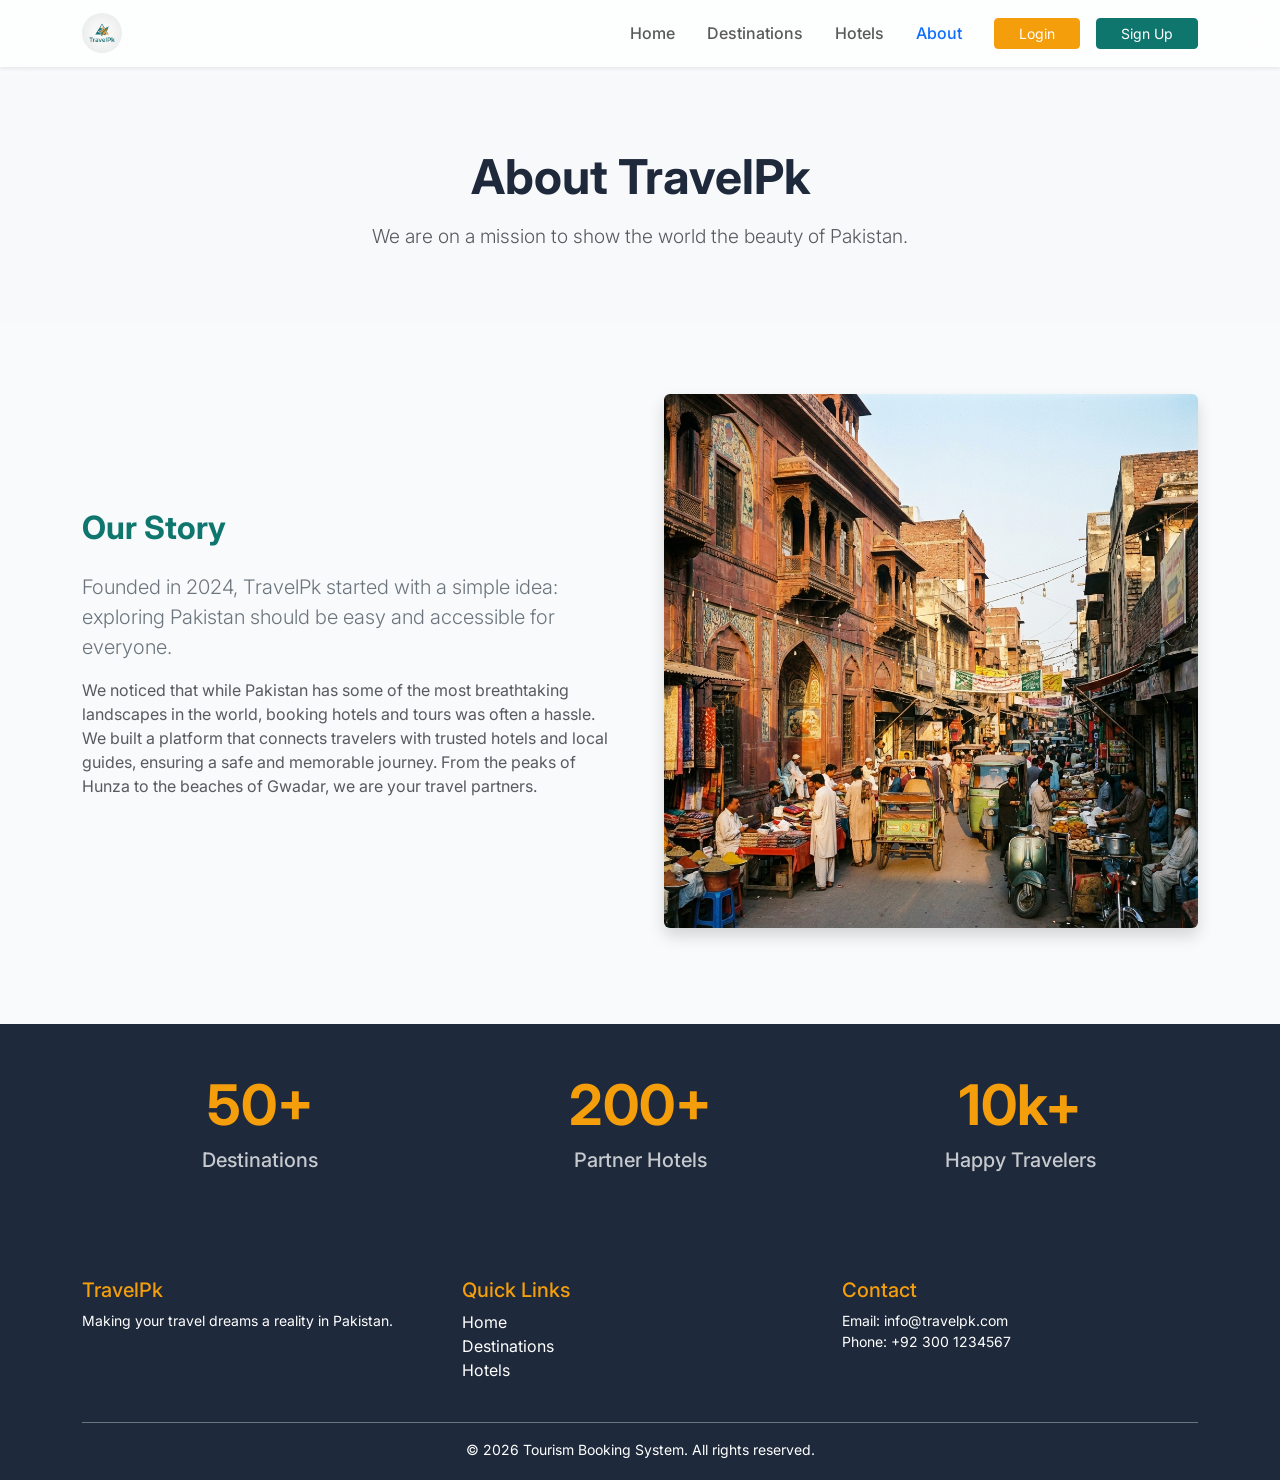
==== about.html @ 540de2c2 "Initial commit" ====
<!DOCTYPE html>
<html lang="en">

<head>
    <meta charset="UTF-8">
    <meta name="viewport" content="width=device-width, initial-scale=1.0">
    <title>About Us - TravelPk</title>
    <link href="https://fonts.googleapis.com/css2?family=Inter:wght@400;500;600;700&display=swap" rel="stylesheet">
    <link href="https://cdn.jsdelivr.net/npm/bootstrap@5.3.3/dist/css/bootstrap.min.css" rel="stylesheet">
    <link rel="stylesheet" href="css/style.css">
    <link rel="stylesheet" href="css/about.css">
    <link rel="icon" href="assets/favicon.png" type="image/png">
</head>

<body>

    <!-- Navbar -->
    <nav class="navbar navbar-expand-lg bg-white fixed-top shadow-sm">
        <div class="container">
            <a class="navbar-brand" href="index.html">
                <img src="assets/logo.png" alt="TravelPk Logo">
            </a>
            <button class="navbar-toggler" type="button" data-bs-toggle="collapse" data-bs-target="#navbarNav"
                aria-controls="navbarNav" aria-expanded="false" aria-label="Toggle navigation">
                <div class="animated-icon"><span></span><span></span><span></span></div>
            </button>
            <div class="collapse navbar-collapse" id="navbarNav">
                <ul class="navbar-nav ms-auto gap-3 align-items-center">
                    <li class="nav-item"><a class="nav-link fw-medium" href="index.html">Home</a></li>
                    <li class="nav-item"><a class="nav-link fw-medium" href="cities.html">Destinations</a></li>
                    <li class="nav-item"><a class="nav-link fw-medium" href="hotels.html">Hotels</a></li>
                    <li class="nav-item"><a class="nav-link fw-medium active text-primary" href="about.html">About</a>
                    </li>
                    <li class="nav-item ms-lg-2" id="authButtons">
                        <a href="login.html" class="btn btn-secondary btn-sm px-4">Login</a>
                    </li>
                    <li class="nav-item" id="authButtons2">
                        <a href="signup.html" class="btn btn-primary btn-sm px-4">Sign Up</a>
                    </li>
                </ul>
            </div>
        </div>
    </nav>

    <div class="page-content">

        <!-- Header / Hero -->
        <header class="about-header py-5 bg-light text-center">
            <div class="container py-4">
                <h1 class="display-4 fw-bold mb-3">About TravelPk</h1>
                <p class="lead text-muted mx-auto" style="max-width: 600px;">We are on a mission to show the world the
                    beauty of Pakistan.</p>
            </div>
        </header>

        <!-- Our Story Section -->
        <section class="container py-5 mt-4">
            <div class="row align-items-center gx-5">
                <div class="col-lg-6 mb-4 mb-lg-0">
                    <h2 class="fw-bold mb-4" style="color: var(--primary-color);">Our Story</h2>
                    <p class="lead text-secondary">Founded in 2024, TravelPk started with a simple idea: exploring
                        Pakistan
                        should be easy and accessible for everyone.</p>
                    <p class="text-muted">We noticed that while Pakistan has some of the most breathtaking landscapes in
                        the
                        world, booking hotels and tours was often a hassle. We built a platform that connects travelers
                        with
                        trusted hotels and local guides, ensuring a safe and memorable journey. From the peaks of Hunza
                        to
                        the beaches of Gwadar, we are your travel partners.</p>
                </div>
                <div class="col-lg-6">
                    <img src="assets/city.png" alt="Our Story" class="img-fluid rounded shadow w-100">
                </div>
            </div>
        </section>

        <!-- Stats Section -->
        <section class="py-5 text-white mt-5" style="background-color: var(--dark-color);">
            <div class="container">
                <div class="row text-center g-4">
                    <div class="col-md-4">
                        <div class="display-4 fw-bold text-warning mb-2">50+</div>
                        <div class="h5 opacity-75">Destinations</div>
                    </div>
                    <div class="col-md-4">
                        <div class="display-4 fw-bold text-warning mb-2">200+</div>
                        <div class="h5 opacity-75">Partner Hotels</div>
                    </div>
                    <div class="col-md-4">
                        <div class="display-4 fw-bold text-warning mb-2">10k+</div>
                        <div class="h5 opacity-75">Happy Travelers</div>
                    </div>
                </div>
            </div>
        </section>

    </div>

    <!-- Footer -->
    <footer>
        <div class="container">
            <div class="row">
                <div class="col-md-4 mb-4">
                    <h5 class="text-warning">TravelPk</h5>
                    <p class="small">Making your travel dreams a reality in Pakistan.</p>
                </div>
                <div class="col-md-4 mb-4">
                    <h5 class="text-warning">Quick Links</h5>
                    <ul class="list-unstyled">
                        <li><a href="index.html" class="text-white text-decoration-none">Home</a></li>
                        <li><a href="cities.html" class="text-white text-decoration-none">Destinations</a></li>
                        <li><a href="hotels.html" class="text-white text-decoration-none">Hotels</a></li>
                    </ul>
                </div>
                <div class="col-md-4 mb-4">
                    <h5 class="text-warning">Contact</h5>
                    <ul class="list-unstyled small">
                        <li>Email: info@travelpk.com</li>
                        <li>Phone: +92 300 1234567</li>
                    </ul>
                </div>
            </div>
            <div class="text-center border-top border-secondary pt-3 small text-white">
                &copy; 2026 Tourism Booking System. All rights reserved.
            </div>
        </div>
    </footer>

    <script src="https://cdn.jsdelivr.net/npm/bootstrap@5.3.3/dist/js/bootstrap.bundle.min.js"></script>
    <script src="js/auth.js"></script>
    <script src="js/script.js"></script>
    <script>
        // Update header based on authentication state
        if (typeof updateHeaderForAuth === 'function') {
            updateHeaderForAuth();
        }
    </script>
</body>

</html>
---- css/style.css ----
:root {
    --primary-color: #0F766E;
    --secondary-color: #F59E0B;
    --dark-color: #1E293B;
    --light-color: #F8FAFC;
    --font-main: 'Inter', sans-serif;
}

body {
    font-family: var(--font-main);
    background-color: var(--light-color);
    color: var(--dark-color);
    accent-color: #F59E0B;
    display: flex;
    flex-direction: column;
    min-height: 100vh;
    padding-top: 76px;
    /* Fixed navbar height */
}

/* Glassmorphism Header */
.navbar.fixed-top {
    background-color: rgba(255, 255, 255, 0.75) !important;
    /* Semi-transparent white */
    backdrop-filter: blur(12px);
    /* Blur effect */
    -webkit-backdrop-filter: blur(12px);
    /* Safari support */
    border-bottom: 1px solid rgba(255, 255, 255, 0.3);
    box-shadow: 0 4px 30px rgba(0, 0, 0, 0.1);
    transition: background-color 0.3s ease;
}

/* 2. Bootstrap Overrides */

/* Buttons */
.btn-primary {
    background-color: var(--primary-color);
    border-color: var(--primary-color);
}

.btn-primary:hover {
    background-color: #0d6e66;
    border-color: #0d6e66;
}

.btn-secondary {
    background-color: var(--secondary-color);
    border-color: var(--secondary-color);
    color: white;
}

.btn-secondary:hover {
    background-color: #e09200;
    border-color: #e09200;
    color: white;
}

/* Navbar Brand */
.navbar-brand {
    font-weight: 700;
    color: var(--primary-color) !important;
    font-size: 1.5rem;
}

/* Cards */
.card {
    border: none;
    box-shadow: 0 4px 6px -1px rgba(0, 0, 0, 0.1);
    transition: transform 0.3s;
}

.card:hover {
    transform: translateY(-5px);
}

/* Footer default style */
footer {
    background-color: var(--dark-color);
    color: white;
    padding: 50px 0 20px;
    margin-top: auto;
    width: 100%;
}

/* Page Content Wrapper */
.page-content {
    background-color: var(--light-color);
    min-height: calc(100vh - 76px);
    /* Ensure content fills screen minus navbar */
}

/* Rating Star Color */
.text-warning {
    color: var(--secondary-color) !important;
}

/* Specific Badge Override if needed */
.badge-custom {
    background-color: #E2E8F0;
    color: var(--dark-color);
}

.navbar-nav .nav-link {
    transition: 0.3s;
    /* smooth effect */
}

/* When hovering over a link, dim its siblings */
.navbar-nav:hover .nav-link {
    opacity: 0.5;
    /* dim all links */
}

.navbar-nav .nav-link:hover {
    opacity: 1;
    /* keep the hovered link bright */
}


/* Animated Hamburger Menu */
.navbar-toggler {
    border: none;
    padding: 0;
    outline: none !important;
    box-shadow: none !important;
}

.animated-icon {
    width: 30px;
    height: 20px;
    position: relative;
    margin: 0px;
    transform: rotate(0deg);
    transition: .5s ease-in-out;
    cursor: pointer;
}

.animated-icon span {
    display: block;
    position: absolute;
    height: 3px;
    width: 100%;
    background: var(--primary-color);
    border-radius: 9px;
    opacity: 1;
    left: 0;
    transform: rotate(0deg);
    transition: .25s ease-in-out;
}

.animated-icon span:nth-child(1) {
    top: 0px;
}

.animated-icon span:nth-child(2) {
    top: 10px;
}

.animated-icon span:nth-child(3) {
    top: 20px;
}

.animated-icon.open span:nth-child(1) {
    top: 11px;
    transform: rotate(135deg);
}

.animated-icon.open span:nth-child(2) {
    opacity: 0;
    left: -60px;
}

.animated-icon.open span:nth-child(3) {
    top: 11px;
    transform: rotate(-135deg);
}

/* Logo Styling */
.navbar-brand img {
    max-height: 40px;
    width: auto;
    border-radius: 50%;
}
---- css/about.css ----
/* About Page Styles */

/* Header */
.about-header {
    background-color: #f1f5f9;
    padding: 80px 0;
    text-align: center;
}

.about-header h1 {
    font-size: 3rem;
    color: var(--dark-color);
    margin-bottom: 20px;
}

.about-header p {
    font-size: 1.2rem;
    color: var(--text-gray);
    max-width: 600px;
    margin: 0 auto;
}

/* Story Grid */
.about-grid {
    display: grid;
    grid-template-columns: 1fr 1fr;
    gap: 50px;
    align-items: center;
}

.about-content h2 {
    font-size: 2rem;
    margin-bottom: 20px;
    color: var(--primary-color);
}

.about-content p {
    margin-bottom: 20px;
    font-size: 1.1rem;
    color: #475569;
}

.about-image {
    height: 400px;
    border-radius: var(--radius);
    overflow: hidden;
    box-shadow: var(--shadow);
}

/* Stats Section */
.stats-section {
    background-color: var(--dark-color);
    color: var(--white);
    padding: 60px 0;
    margin-top: 80px;
}

.stat-number {
    font-size: 3rem;
    font-weight: bold;
    color: var(--secondary-color);
    margin-bottom: 10px;
}

.stat-label {
    font-size: 1.2rem;
    opacity: 0.8;
}

@media (max-width: 768px) {
    .about-header h1 {
        font-size: 2rem;
    }

    .about-grid {
        grid-template-columns: 1fr;
    }

    .about-image {
        height: 300px;
    }

    .stats-section .grid {
        grid-template-columns: 1fr !important;
        gap: 40px;
    }
}
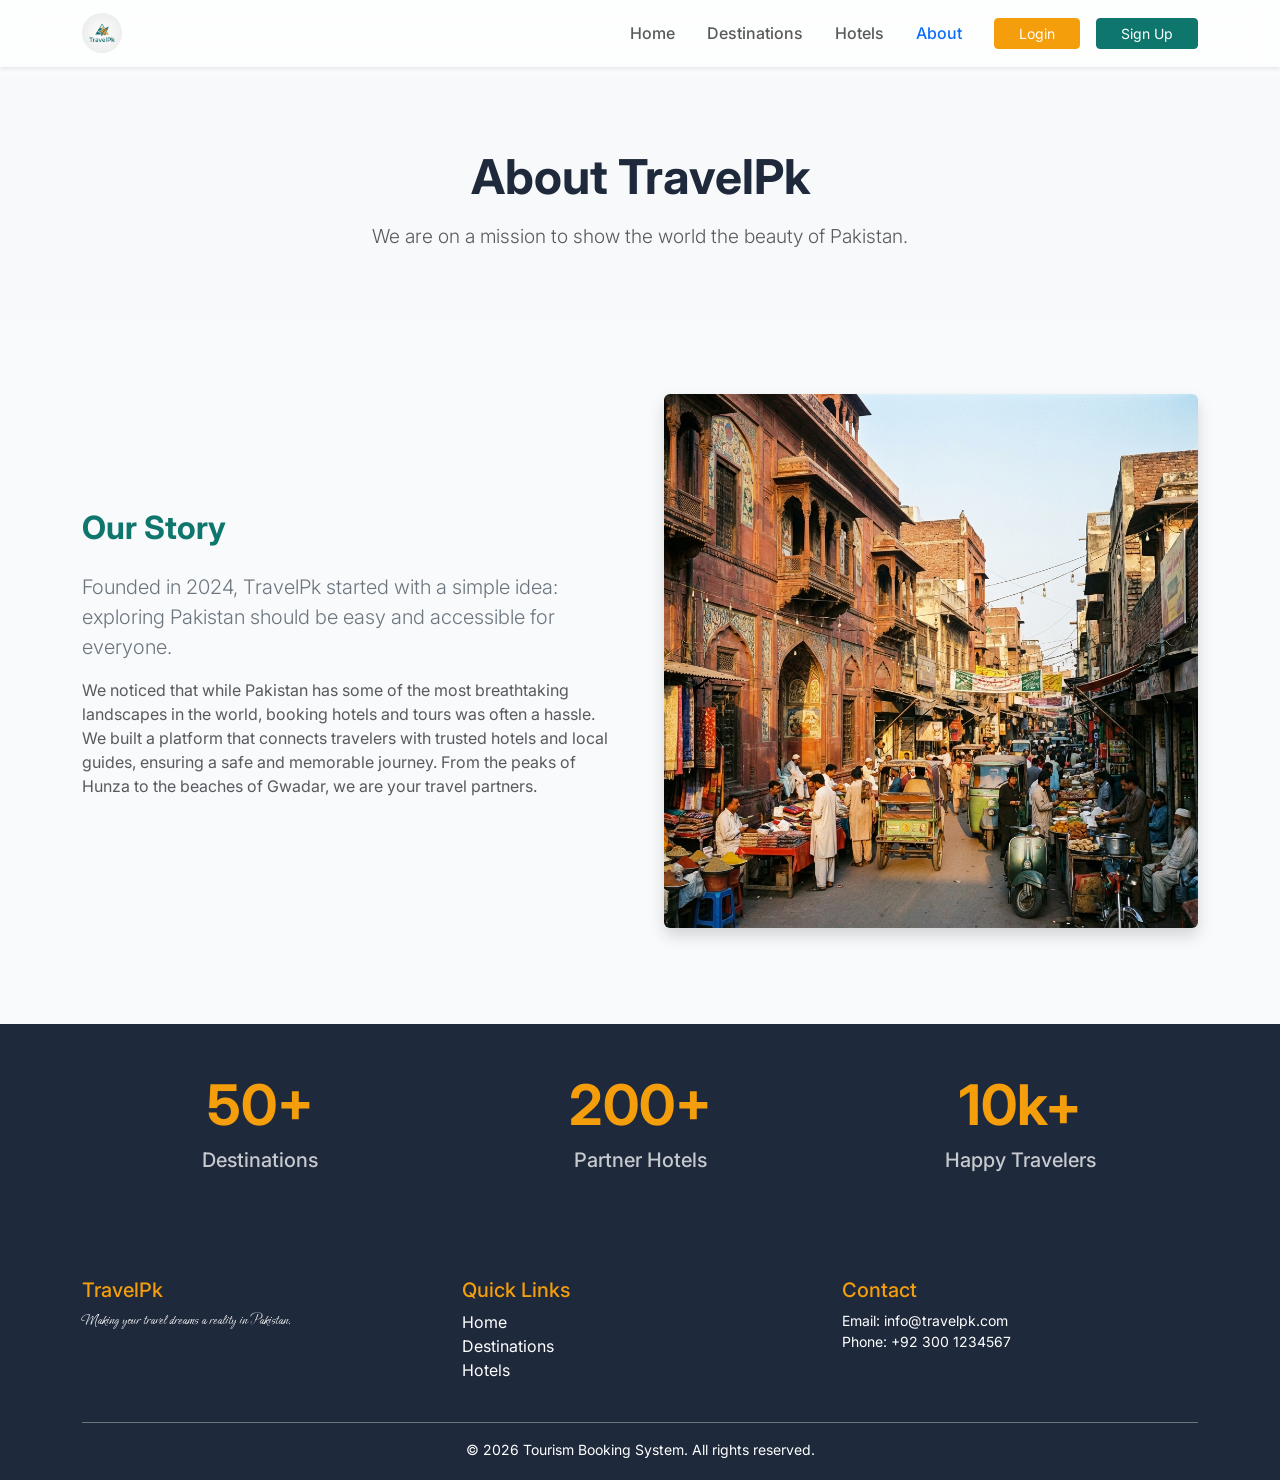
==== commit 35a7fd20: "font changes" ====
--- a/about.html
+++ b/about.html
@@ -6,6 +6,9 @@
     <meta name="viewport" content="width=device-width, initial-scale=1.0">
     <title>About Us - TravelPk</title>
     <link href="https://fonts.googleapis.com/css2?family=Inter:wght@400;500;600;700&display=swap" rel="stylesheet">
+    <link rel="preconnect" href="https://fonts.googleapis.com">
+    <link rel="preconnect" href="https://fonts.gstatic.com" crossorigin>
+    <link href="https://fonts.googleapis.com/css2?family=Ephesis&display=swap" rel="stylesheet">
     <link href="https://cdn.jsdelivr.net/npm/bootstrap@5.3.3/dist/css/bootstrap.min.css" rel="stylesheet">
     <link rel="stylesheet" href="css/style.css">
     <link rel="stylesheet" href="css/about.css">
@@ -103,7 +106,8 @@
             <div class="row">
                 <div class="col-md-4 mb-4">
                     <h5 class="text-warning">TravelPk</h5>
-                    <p class="small">Making your travel dreams a reality in Pakistan.</p>
+                    <p class="small" style="font-family: 'Ephesis', cursive;">Making your travel dreams a reality in
+                        Pakistan.</p>
                 </div>
                 <div class="col-md-4 mb-4">
                     <h5 class="text-warning">Quick Links</h5>
@@ -138,4 +142,4 @@
     </script>
 </body>
 
-</html>
+</html>
